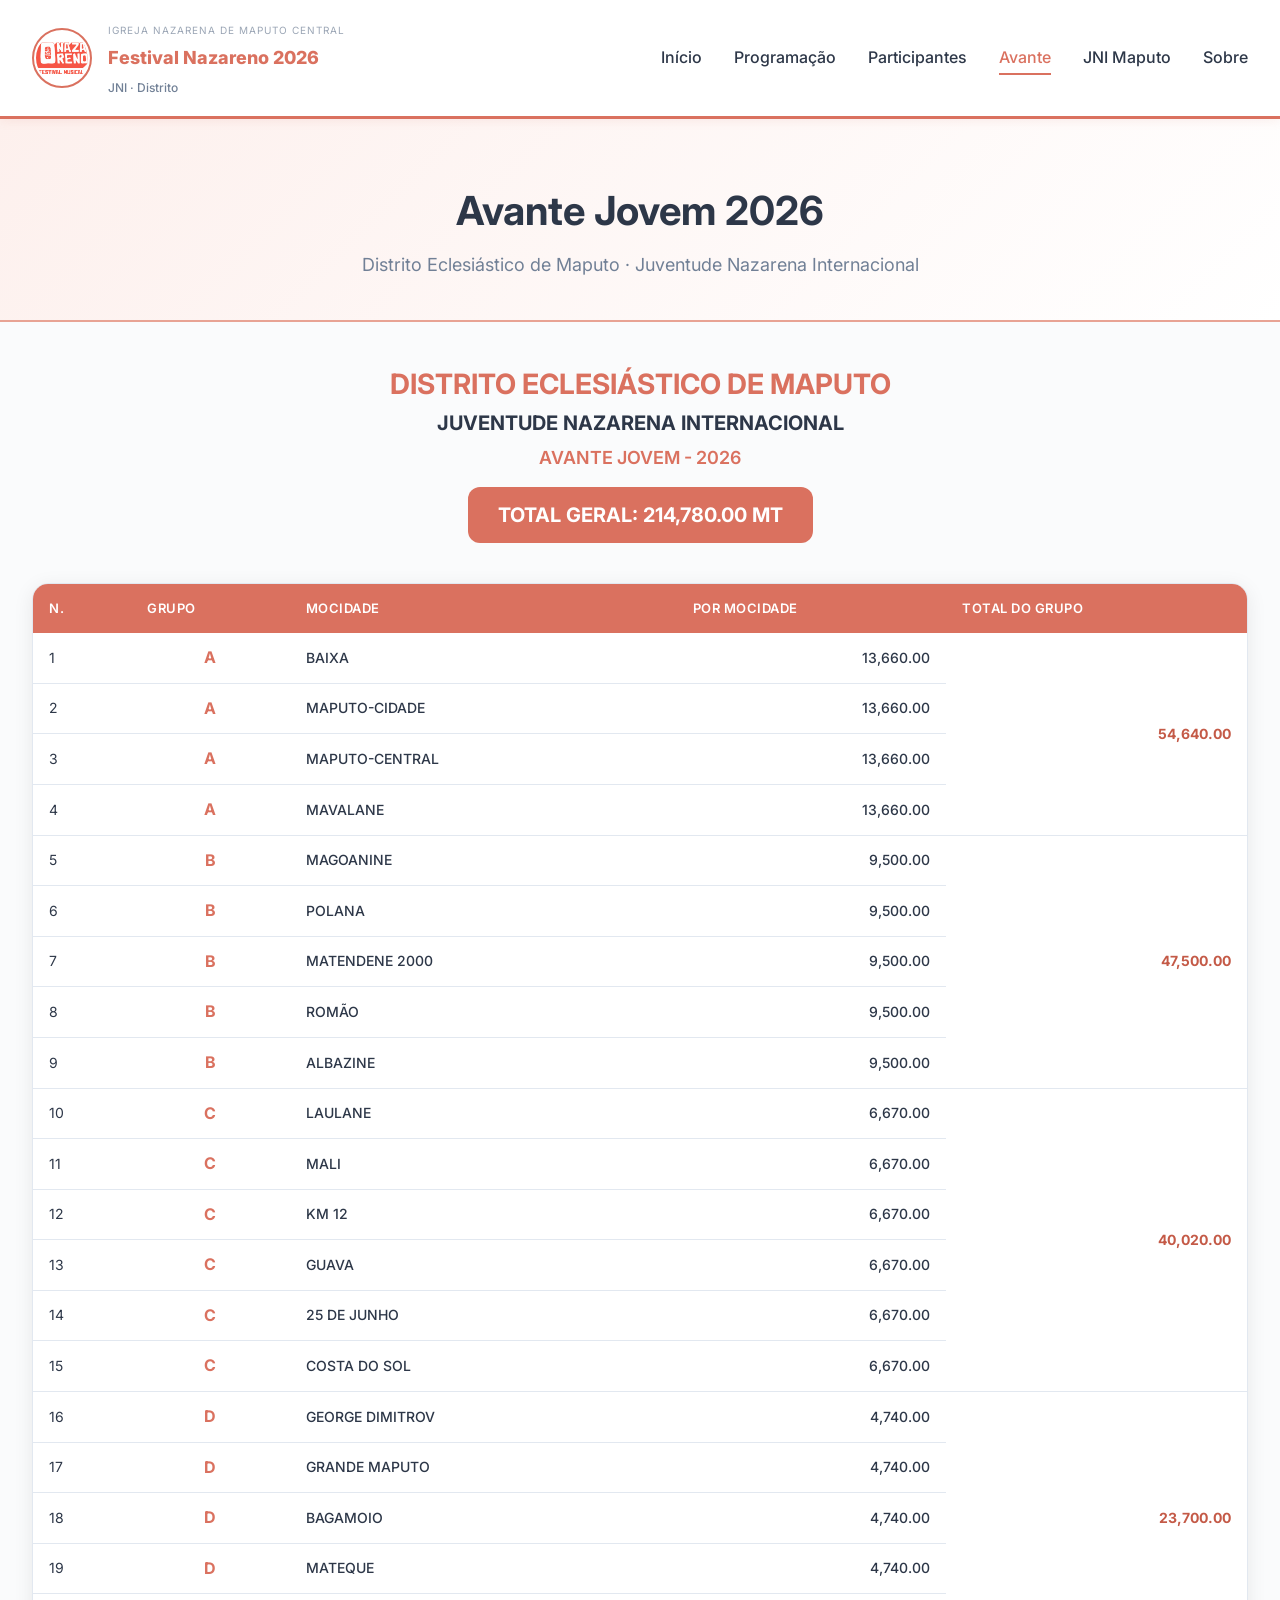
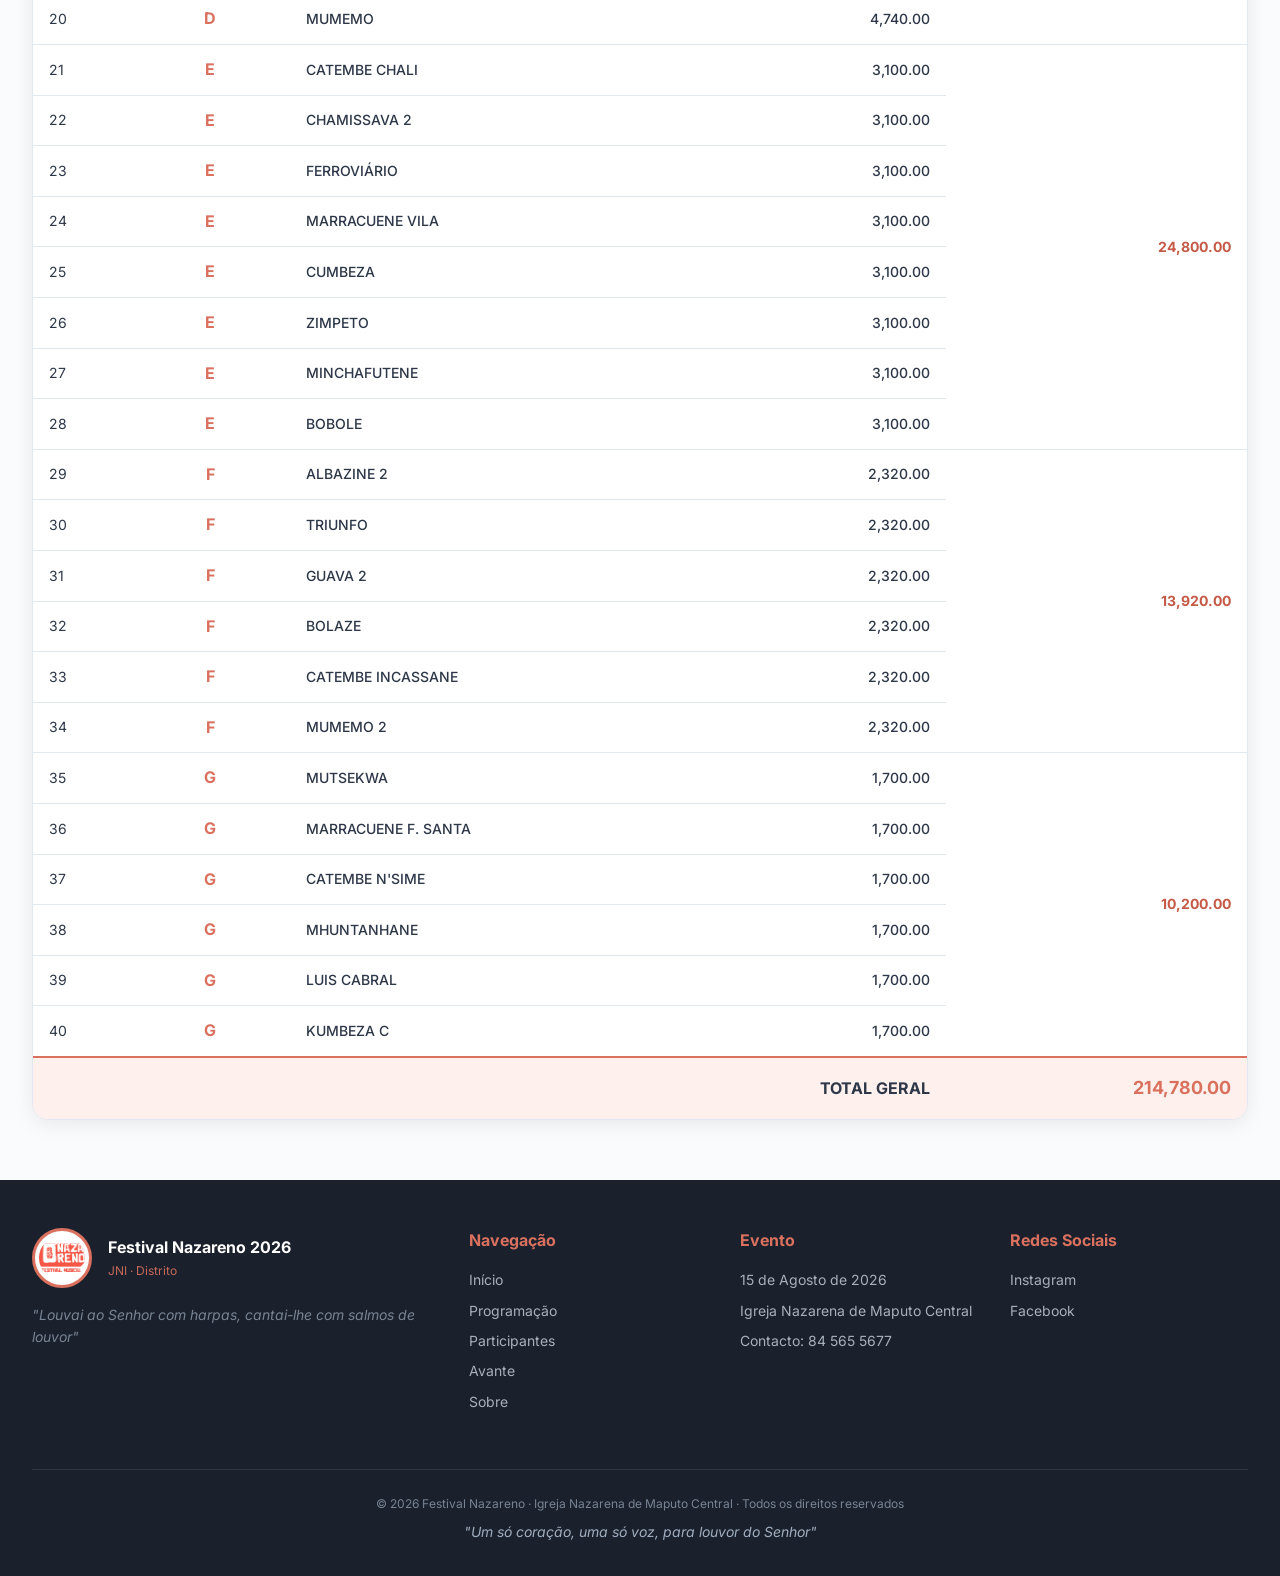
==== avante.html @ 4c0fb839 "Add files via upload" ====
<!DOCTYPE html>
<html lang="pt-MZ">
<head>
    <meta charset="UTF-8">
    <meta name="viewport" content="width=device-width, initial-scale=1.0">
    <title>Avante Jovem 2026 - Festival Nazareno</title>
    <link rel="stylesheet" href="style.css">
    <link href="https://fonts.googleapis.com/css2?family=Inter:wght@300;400;500;600;700;800;900&display=swap" rel="stylesheet">
    <style>
        .avante-page {
            padding: 40px 0 60px;
        }

        .page-header {
            background: linear-gradient(135deg, var(--primary-bg) 0%, #ffffff 100%);
            padding: 60px 0 40px;
            text-align: center;
            border-bottom: 2px solid var(--primary-light);
        }

        .page-header h1 {
            font-size: 40px;
            color: var(--text-dark);
        }

        .page-header p {
            color: var(--text-light);
            margin-top: 8px;
            font-size: 18px;
        }

        .avante-header {
            text-align: center;
            margin-bottom: 40px;
        }

        .avante-header h2 {
            font-size: 28px;
            color: var(--primary);
        }

        .avante-header h3 {
            font-size: 20px;
            color: var(--text-dark);
        }

        .avante-header .total-geral {
            display: inline-block;
            background: var(--primary);
            color: white;
            padding: 12px 30px;
            border-radius: 12px;
            font-size: 20px;
            font-weight: 700;
            margin-top: 15px;
        }

        .tabela-avante {
            width: 100%;
            overflow-x: auto;
            background: white;
            border-radius: 16px;
            box-shadow: var(--shadow);
            border: 1px solid #e2e8f0;
        }

        .tabela-avante table {
            width: 100%;
            border-collapse: collapse;
            font-size: 14px;
        }

        .tabela-avante thead {
            background: var(--primary);
            color: white;
        }

        .tabela-avante th {
            padding: 14px 16px;
            text-align: left;
            font-weight: 600;
            font-size: 13px;
            text-transform: uppercase;
            letter-spacing: 0.5px;
        }

        .tabela-avante td {
            padding: 12px 16px;
            border-bottom: 1px solid #e2e8f0;
            color: var(--text-dark);
        }

        .tabela-avante tbody tr:hover {
            background: var(--primary-bg);
        }

        .tabela-avante tbody tr:last-child td {
            border-bottom: none;
        }

        .tabela-avante .grupo-cell {
            font-weight: 700;
            color: var(--primary);
            text-align: center;
            font-size: 16px;
        }

        .tabela-avante .mocidade-cell {
            font-weight: 500;
        }

        .tabela-avante .valor-cell {
            text-align: right;
            font-weight: 500;
        }

        .tabela-avante .total-grupo {
            font-weight: 700;
            color: var(--primary-dark);
            text-align: right;
        }

        .tabela-avante .linha-total {
            background: var(--primary-bg);
            font-weight: 700;
        }

        .tabela-avante .linha-total td {
            padding: 16px;
            border-top: 2px solid var(--primary);
        }

        .tabela-avante .linha-total .total-label {
            font-size: 16px;
            color: var(--text-dark);
        }

        .tabela-avante .linha-total .total-valor {
            font-size: 18px;
            color: var(--primary);
            text-align: right;
        }

        .legenda-avante {
            margin-top: 20px;
            padding: 16px 20px;
            background: #f7fafc;
            border-radius: 12px;
            border: 1px solid #e2e8f0;
        }

        .legenda-avante p {
            margin: 4px 0;
            font-size: 13px;
            color: var(--text-light);
        }

        .legenda-avante strong {
            color: var(--text-dark);
        }

        @media (max-width: 768px) {
            .page-header h1 {
                font-size: 28px;
            }
            .tabela-avante {
                font-size: 12px;
            }
            .tabela-avante th,
            .tabela-avante td {
                padding: 8px 10px;
            }
            .avante-header .total-geral {
                font-size: 16px;
                padding: 10px 20px;
            }
        }
    </style>
</head>
<body>
    <header class="header">
        <div class="container">
            <div class="logo-area">
                <div class="emblema">
                    <img src="assets/images/logo.png" alt="Logo" class="logo-img" onerror="this.src='https://via.placeholder.com/80x80?text=JNI'">
                </div>
                <div class="titulo-logo">
                    <span class="pequeno">Igreja Nazarena de Maputo Central</span>
                    <h1>Festival Nazareno 2026</h1>
                    <span class="subtitulo">JNI · Distrito</span>
                </div>
            </div>
            <nav class="nav">
                <button class="mobile-menu-btn" id="mobileMenuBtn">☰</button>
                <ul class="nav-list" id="navList">
                    <li><a href="index.html">Início</a></li>
                    <li><a href="programacao.html">Programação</a></li>
                    <li><a href="participantes.html">Participantes</a></li>
                    <li><a href="avante.html" class="active">Avante</a></li>
                     <li><a href="jni.html" >JNI Maputo</a></li>
                    <li><a href="sobre.html">Sobre</a></li>
                </ul>
            </nav>
        </div>
    </header>

    <main>
        <section class="page-header">
            <div class="container">
                <h1>Avante Jovem 2026</h1>
                <p>Distrito Eclesiástico de Maputo · Juventude Nazarena Internacional</p>
            </div>
        </section>

        <section class="avante-page">
            <div class="container">
                <div class="avante-header">
                    <h2>DISTRITO ECLESIÁSTICO DE MAPUTO</h2>
                    <h3>JUVENTUDE NAZARENA INTERNACIONAL</h3>
                    <p style="font-size: 18px; color: var(--primary); font-weight: 600; margin-top: 5px;">AVANTE JOVEM - 2026</p>
                    <div class="total-geral">
                        TOTAL GERAL: 214,780.00 MT
                    </div>
                </div>

                <div class="tabela-avante">
                    <table>
                        <thead>
                            <tr>
                                <th>N.</th>
                                <th>Grupo</th>
                                <th>Mocidade</th>
                                <th>Por Mocidade</th>
                                <th>Total do Grupo</th>
                            </tr>
                        </thead>
                        <tbody>
                            <!-- Grupo A -->
                            <tr>
                                <td>1</td>
                                <td class="grupo-cell">A</td>
                                <td class="mocidade-cell">BAIXA</td>
                                <td class="valor-cell">13,660.00</td>
                                <td class="total-grupo" rowspan="4">54,640.00</td>
                            </tr>
                            <tr>
                                <td>2</td>
                                <td class="grupo-cell">A</td>
                                <td class="mocidade-cell">MAPUTO-CIDADE</td>
                                <td class="valor-cell">13,660.00</td>
                            </tr>
                            <tr>
                                <td>3</td>
                                <td class="grupo-cell">A</td>
                                <td class="mocidade-cell">MAPUTO-CENTRAL</td>
                                <td class="valor-cell">13,660.00</td>
                            </tr>
                            <tr>
                                <td>4</td>
                                <td class="grupo-cell">A</td>
                                <td class="mocidade-cell">MAVALANE</td>
                                <td class="valor-cell">13,660.00</td>
                            </tr>

                            <!-- Grupo B -->
                            <tr>
                                <td>5</td>
                                <td class="grupo-cell">B</td>
                                <td class="mocidade-cell">MAGOANINE</td>
                                <td class="valor-cell">9,500.00</td>
                                <td class="total-grupo" rowspan="5">47,500.00</td>
                            </tr>
                            <tr>
                                <td>6</td>
                                <td class="grupo-cell">B</td>
                                <td class="mocidade-cell">POLANA</td>
                                <td class="valor-cell">9,500.00</td>
                            </tr>
                            <tr>
                                <td>7</td>
                                <td class="grupo-cell">B</td>
                                <td class="mocidade-cell">MATENDENE 2000</td>
                                <td class="valor-cell">9,500.00</td>
                            </tr>
                            <tr>
                                <td>8</td>
                                <td class="grupo-cell">B</td>
                                <td class="mocidade-cell">ROMÃO</td>
                                <td class="valor-cell">9,500.00</td>
                            </tr>
                            <tr>
                                <td>9</td>
                                <td class="grupo-cell">B</td>
                                <td class="mocidade-cell">ALBAZINE</td>
                                <td class="valor-cell">9,500.00</td>
                            </tr>

                            <!-- Grupo C -->
                            <tr>
                                <td>10</td>
                                <td class="grupo-cell">C</td>
                                <td class="mocidade-cell">LAULANE</td>
                                <td class="valor-cell">6,670.00</td>
                                <td class="total-grupo" rowspan="6">40,020.00</td>
                            </tr>
                            <tr>
                                <td>11</td>
                                <td class="grupo-cell">C</td>
                                <td class="mocidade-cell">MALI</td>
                                <td class="valor-cell">6,670.00</td>
                            </tr>
                            <tr>
                                <td>12</td>
                                <td class="grupo-cell">C</td>
                                <td class="mocidade-cell">KM 12</td>
                                <td class="valor-cell">6,670.00</td>
                            </tr>
                            <tr>
                                <td>13</td>
                                <td class="grupo-cell">C</td>
                                <td class="mocidade-cell">GUAVA</td>
                                <td class="valor-cell">6,670.00</td>
                            </tr>
                            <tr>
                                <td>14</td>
                                <td class="grupo-cell">C</td>
                                <td class="mocidade-cell">25 DE JUNHO</td>
                                <td class="valor-cell">6,670.00</td>
                            </tr>
                            <tr>
                                <td>15</td>
                                <td class="grupo-cell">C</td>
                                <td class="mocidade-cell">COSTA DO SOL</td>
                                <td class="valor-cell">6,670.00</td>
                            </tr>

                            <!-- Grupo D -->
                            <tr>
                                <td>16</td>
                                <td class="grupo-cell">D</td>
                                <td class="mocidade-cell">GEORGE DIMITROV</td>
                                <td class="valor-cell">4,740.00</td>
                                <td class="total-grupo" rowspan="5">23,700.00</td>
                            </tr>
                            <tr>
                                <td>17</td>
                                <td class="grupo-cell">D</td>
                                <td class="mocidade-cell">GRANDE MAPUTO</td>
                                <td class="valor-cell">4,740.00</td>
                            </tr>
                            <tr>
                                <td>18</td>
                                <td class="grupo-cell">D</td>
                                <td class="mocidade-cell">BAGAMOIO</td>
                                <td class="valor-cell">4,740.00</td>
                            </tr>
                            <tr>
                                <td>19</td>
                                <td class="grupo-cell">D</td>
                                <td class="mocidade-cell">MATEQUE</td>
                                <td class="valor-cell">4,740.00</td>
                            </tr>
                            <tr>
                                <td>20</td>
                                <td class="grupo-cell">D</td>
                                <td class="mocidade-cell">MUMEMO</td>
                                <td class="valor-cell">4,740.00</td>
                            </tr>

                            <!-- Grupo E -->
                            <tr>
                                <td>21</td>
                                <td class="grupo-cell">E</td>
                                <td class="mocidade-cell">CATEMBE CHALI</td>
                                <td class="valor-cell">3,100.00</td>
                                <td class="total-grupo" rowspan="8">24,800.00</td>
                            </tr>
                            <tr>
                                <td>22</td>
                                <td class="grupo-cell">E</td>
                                <td class="mocidade-cell">CHAMISSAVA 2</td>
                                <td class="valor-cell">3,100.00</td>
                            </tr>
                            <tr>
                                <td>23</td>
                                <td class="grupo-cell">E</td>
                                <td class="mocidade-cell">FERROVIÁRIO</td>
                                <td class="valor-cell">3,100.00</td>
                            </tr>
                            <tr>
                                <td>24</td>
                                <td class="grupo-cell">E</td>
                                <td class="mocidade-cell">MARRACUENE VILA</td>
                                <td class="valor-cell">3,100.00</td>
                            </tr>
                            <tr>
                                <td>25</td>
                                <td class="grupo-cell">E</td>
                                <td class="mocidade-cell">CUMBEZA</td>
                                <td class="valor-cell">3,100.00</td>
                            </tr>
                            <tr>
                                <td>26</td>
                                <td class="grupo-cell">E</td>
                                <td class="mocidade-cell">ZIMPETO</td>
                                <td class="valor-cell">3,100.00</td>
                            </tr>
                            <tr>
                                <td>27</td>
                                <td class="grupo-cell">E</td>
                                <td class="mocidade-cell">MINCHAFUTENE</td>
                                <td class="valor-cell">3,100.00</td>
                            </tr>
                            <tr>
                                <td>28</td>
                                <td class="grupo-cell">E</td>
                                <td class="mocidade-cell">BOBOLE</td>
                                <td class="valor-cell">3,100.00</td>
                            </tr>

                            <!-- Grupo F -->
                            <tr>
                                <td>29</td>
                                <td class="grupo-cell">F</td>
                                <td class="mocidade-cell">ALBAZINE 2</td>
                                <td class="valor-cell">2,320.00</td>
                                <td class="total-grupo" rowspan="6">13,920.00</td>
                            </tr>
                            <tr>
                                <td>30</td>
                                <td class="grupo-cell">F</td>
                                <td class="mocidade-cell">TRIUNFO</td>
                                <td class="valor-cell">2,320.00</td>
                            </tr>
                            <tr>
                                <td>31</td>
                                <td class="grupo-cell">F</td>
                                <td class="mocidade-cell">GUAVA 2</td>
                                <td class="valor-cell">2,320.00</td>
                            </tr>
                            <tr>
                                <td>32</td>
                                <td class="grupo-cell">F</td>
                                <td class="mocidade-cell">BOLAZE</td>
                                <td class="valor-cell">2,320.00</td>
                            </tr>
                            <tr>
                                <td>33</td>
                                <td class="grupo-cell">F</td>
                                <td class="mocidade-cell">CATEMBE INCASSANE</td>
                                <td class="valor-cell">2,320.00</td>
                            </tr>
                            <tr>
                                <td>34</td>
                                <td class="grupo-cell">F</td>
                                <td class="mocidade-cell">MUMEMO 2</td>
                                <td class="valor-cell">2,320.00</td>
                            </tr>

                            <!-- Grupo G -->
                            <tr>
                                <td>35</td>
                                <td class="grupo-cell">G</td>
                                <td class="mocidade-cell">MUTSEKWA</td>
                                <td class="valor-cell">1,700.00</td>
                                <td class="total-grupo" rowspan="6">10,200.00</td>
                            </tr>
                            <tr>
                                <td>36</td>
                                <td class="grupo-cell">G</td>
                                <td class="mocidade-cell">MARRACUENE F. SANTA</td>
                                <td class="valor-cell">1,700.00</td>
                            </tr>
                            <tr>
                                <td>37</td>
                                <td class="grupo-cell">G</td>
                                <td class="mocidade-cell">CATEMBE N'SIME</td>
                                <td class="valor-cell">1,700.00</td>
                            </tr>
                            <tr>
                                <td>38</td>
                                <td class="grupo-cell">G</td>
                                <td class="mocidade-cell">MHUNTANHANE</td>
                                <td class="valor-cell">1,700.00</td>
                            </tr>
                            <tr>
                                <td>39</td>
                                <td class="grupo-cell">G</td>
                                <td class="mocidade-cell">LUIS CABRAL</td>
                                <td class="valor-cell">1,700.00</td>
                            </tr>
                            <tr>
                                <td>40</td>
                                <td class="grupo-cell">G</td>
                                <td class="mocidade-cell">KUMBEZA C</td>
                                <td class="valor-cell">1,700.00</td>
                            </tr>

                            <!-- TOTAL GERAL -->
                            <tr class="linha-total">
                                <td colspan="4" style="text-align: right; font-size: 16px;">
                                    <span class="total-label">TOTAL GERAL</span>
                                </td>
                                <td class="total-valor">214,780.00</td>
                            </tr>
                        </tbody>
                    </table>
                </div>

                
            </div>
        </section>
    </main>

    <footer class="footer">
        <div class="container">
            <div class="footer-content">
                <div class="footer-info">
                    <div class="footer-logo">
                        <img src="assets/images/logo.png" alt="Logo" class="logo-footer" onerror="this.src='https://via.placeholder.com/50x50?text=JNI'">
                        <div>
                            <h3>Festival Nazareno 2026</h3>
                            <p>JNI · Distrito</p>
                        </div>
                    </div>
                    <p class="footer-desc">"Louvai ao Senhor com harpas, cantai-lhe com salmos de louvor"</p>
                </div>
                <div class="footer-links">
                    <div>
                        <h4>Navegação</h4>
                        <ul>
                            <li><a href="index.html">Início</a></li>
                            <li><a href="programacao.html">Programação</a></li>
                            <li><a href="participantes.html">Participantes</a></li>
                            <li><a href="avante.html">Avante</a></li>
                            <li><a href="sobre.html">Sobre</a></li>
                        </ul>
                    </div>
                    <div>
                        <h4>Evento</h4>
                        <ul>
                            <li>15 de Agosto de 2026</li>
                            <li>Igreja Nazarena de Maputo Central</li>
                            <li>Contacto: 84 565 5677</li>
                        </ul>
                    </div>
                    <div>
                        <h4>Redes Sociais</h4>
                        <ul>
                            <li><a href="#">Instagram</a></li>
                            <li><a href="#">Facebook</a></li>
                           
                        </ul>
                    </div>
                </div>
            </div>
            <div class="footer-bottom">
                <p>© 2026 Festival Nazareno · Igreja Nazarena de Maputo Central · Todos os direitos reservados</p>
                <p class="lema-footer">"Um só coração, uma só voz, para louvor do Senhor"</p>
            </div>
        </div>
    </footer>

    <script>
        var mobileMenuBtn = document.getElementById('mobileMenuBtn');
        var navList = document.getElementById('navList');

        if (mobileMenuBtn) {
            mobileMenuBtn.addEventListener('click', function() {
                navList.classList.toggle('active');
            });
        }

        var navLinks = document.querySelectorAll('.nav-list a');
        for (var i = 0; i < navLinks.length; i++) {
            navLinks[i].addEventListener('click', function() {
                navList.classList.remove('active');
            });
        }
    </script>
</body>
</html>
---- style.css ----
/* ============================================
   FESTIVAL NAZARENO 2026 - CSS COMPLETO
   ============================================ */

* {
    margin: 0;
    padding: 0;
    box-sizing: border-box;
}

:root {
    --primary: #da715f;
    --primary-dark: #c45a47;
    --primary-light: #e8a394;
    --primary-bg: #fdf0ed;
    --text-dark: #2d3748;
    --text-light: #718096;
    --white: #ffffff;
    --gray-bg: #f7fafc;
    --shadow: 0 4px 20px rgba(0,0,0,0.08);
}

body {
    font-family: 'Inter', -apple-system, BlinkMacSystemFont, 'Segoe UI', sans-serif;
    line-height: 1.6;
    color: var(--text-dark);
    background-color: #fafbfc;
}

.container {
    max-width: 1280px;
    margin: 0 auto;
    padding: 0 32px;
}

/* ============================================
   HEADER
   ============================================ */
.header {
    background: var(--white);
    padding: 16px 0;
    position: sticky;
    top: 0;
    z-index: 1000;
    border-bottom: 3px solid var(--primary);
    box-shadow: 0 2px 10px rgba(218, 113, 95, 0.1);
}

.header .container {
    display: flex;
    justify-content: space-between;
    align-items: center;
    flex-wrap: wrap;
}

.logo-area {
    display: flex;
    align-items: center;
    gap: 16px;
}

.logo-img {
    width: 60px;
    height: 60px;
    object-fit: contain;
    display: block;
    border-radius: 50%;
    border: 2px solid var(--primary);
    background: var(--white);
    padding: 2px;
}

.titulo-logo .pequeno {
    font-size: 10px;
    opacity: 0.7;
    color: var(--text-light);
    text-transform: uppercase;
    letter-spacing: 1px;
}

.titulo-logo h1 {
    font-size: 18px;
    font-weight: 800;
    margin: 2px 0;
    color: var(--primary);
}

.titulo-logo .subtitulo {
    font-size: 12px;
    color: var(--text-light);
    font-weight: 500;
}

.nav-list {
    display: flex;
    list-style: none;
    gap: 32px;
}

.nav-list a {
    color: var(--text-dark);
    text-decoration: none;
    font-weight: 500;
    transition: all 0.3s;
    padding: 8px 0;
    position: relative;
}

.nav-list a::after {
    content: '';
    position: absolute;
    bottom: 0;
    left: 0;
    width: 0;
    height: 2px;
    background: var(--primary);
    transition: width 0.3s;
}

.nav-list a:hover::after,
.nav-list a.active::after {
    width: 100%;
}

.nav-list a:hover,
.nav-list a.active {
    color: var(--primary);
}

.mobile-menu-btn {
    display: none;
    background: none;
    border: none;
    color: var(--text-dark);
    font-size: 24px;
    cursor: pointer;
}

/* ============================================
   HERO
   ============================================ */
.hero {
    background: linear-gradient(135deg, var(--primary-bg) 0%, #ffffff 100%);
    padding: 80px 0 60px;
    border-bottom: 2px solid var(--primary-light);
}

.hero-content {
    display: grid;
    grid-template-columns: 1fr auto;
    gap: 48px;
    align-items: center;
}

.hero-tag {
    display: inline-block;
    background: var(--primary);
    color: var(--white);
    padding: 4px 16px;
    border-radius: 20px;
    font-size: 12px;
    font-weight: 600;
    margin-bottom: 24px;
}

.hero-texto h2 {
    font-size: 52px;
    font-weight: 900;
    color: var(--primary);
    margin-bottom: 4px;
}

.hero-texto h3 {
    font-size: 32px;
    font-weight: 700;
    color: var(--text-dark);
    margin-bottom: 16px;
}

.hero-texto .lema {
    font-size: 18px;
    font-style: italic;
    padding: 16px 20px;
    background: rgba(218, 113, 95, 0.08);
    border-left: 4px solid var(--primary);
    margin-bottom: 24px;
    color: var(--text-dark);
    border-radius: 0 8px 8px 0;
}

.hero-info {
    display: flex;
    gap: 24px;
    margin-bottom: 28px;
    flex-wrap: wrap;
}

.info-item {
    display: flex;
    align-items: center;
    gap: 8px;
    color: var(--text-dark);
    font-size: 14px;
}

.hero-botoes {
    display: flex;
    gap: 16px;
    flex-wrap: wrap;
}

.btn {
    display: inline-block;
    padding: 12px 32px;
    text-decoration: none;
    border-radius: 8px;
    font-weight: 600;
    transition: all 0.3s;
}

.btn-primary {
    background: var(--primary);
    color: var(--white);
}

.btn-primary:hover {
    background: var(--primary-dark);
    transform: translateY(-2px);
    box-shadow: 0 8px 25px rgba(218, 113, 95, 0.3);
}

.btn-secondary {
    background: transparent;
    color: var(--primary);
    border: 2px solid var(--primary);
}

.btn-secondary:hover {
    background: var(--primary);
    color: var(--white);
    transform: translateY(-2px);
}

/* ============================================
   SECTION HEADER
   ============================================ */
.section-header {
    text-align: center;
    margin-bottom: 48px;
}

.section-tag {
    display: inline-block;
    background: var(--primary);
    color: var(--white);
    padding: 4px 16px;
    border-radius: 20px;
    font-size: 12px;
    font-weight: 600;
    margin-bottom: 12px;
}

.section-header h2 {
    font-size: 36px;
    color: var(--text-dark);
}

.section-header p {
    color: var(--text-light);
    margin-top: 8px;
}

/* ============================================
   CONTEXTUALIZAÇÃO
   ============================================ */
.contexto {
    padding: 80px 0;
    background: var(--white);
}

.contexto-grid {
    display: grid;
    grid-template-columns: 1fr 1fr;
    gap: 48px;
    align-items: center;
}

.contexto-texto h2 {
    font-size: 32px;
    color: var(--text-dark);
    margin-bottom: 20px;
}

.contexto-texto p {
    color: var(--text-light);
    line-height: 1.8;
    margin-bottom: 16px;
}

.contexto-texto blockquote {
    font-size: 20px;
    font-style: italic;
    color: var(--primary);
    padding: 20px 24px;
    border-left: 4px solid var(--primary);
    background: var(--primary-bg);
    margin: 24px 0;
    border-radius: 0 8px 8px 0;
}

.card-destaque-contexto {
    background: var(--primary-bg);
    border-radius: 16px;
    padding: 24px;
    text-align: center;
    border: 1px solid rgba(218, 113, 95, 0.2);
    transition: all 0.3s;
}

.card-destaque-contexto:hover {
    transform: translateY(-4px);
    box-shadow: var(--shadow);
    border-color: var(--primary);
}

.numero-destaque {
    font-size: 48px;
    font-weight: 900;
    color: var(--primary);
    display: block;
    line-height: 1;
}

.card-destaque-contexto p {
    color: var(--text-light);
    font-size: 14px;
    margin-top: 8px;
}

/* ============================================
   CARROSSEL - CORRIGIDO
   ============================================ */
.carrossel-section {
    padding: 60px 0;
    background: var(--white);
}

.carrossel-container {
    position: relative;
    max-width: 900px;
    margin: 0 auto;
    border-radius: 16px;
    overflow: hidden;
    box-shadow: var(--shadow);
    background: #1a202c;
}

.carrossel-wrapper {
    overflow: hidden;
    position: relative;
}

.carrossel-track {
    display: flex;
    transition: transform 0.5s ease;
}

.carrossel-slide {
    min-width: 100%;
    position: relative;
    aspect-ratio: 16/9;
    background: #1a202c;
}

.carrossel-img {
    width: 100%;
    height: 100%;
    object-fit: cover;
    display: block;
}

.carrossel-legenda {
    position: absolute;
    bottom: 0;
    left: 0;
    right: 0;
    padding: 20px;
    background: linear-gradient(transparent, rgba(0,0,0,0.75));
    color: var(--white);
    font-size: 16px;
    font-weight: 600;
    text-align: center;
    letter-spacing: 0.5px;
}

.carrossel-btn {
    position: absolute;
    top: 50%;
    transform: translateY(-50%);
    background: rgba(0,0,0,0.5);
    color: var(--white);
    border: none;
    width: 44px;
    height: 44px;
    border-radius: 50%;
    font-size: 20px;
    cursor: pointer;
    transition: all 0.3s;
    z-index: 10;
    display: flex;
    align-items: center;
    justify-content: center;
}

.carrossel-btn:hover {
    background: var(--primary);
    transform: translateY(-50%) scale(1.05);
}

.carrossel-btn.prev { left: 12px; }
.carrossel-btn.next { right: 12px; }

.carrossel-indicadores {
    display: flex;
    justify-content: center;
    gap: 10px;
    margin-top: 16px;
}

.indicador {
    width: 12px;
    height: 12px;
    border-radius: 50%;
    background: #cbd5e0;
    cursor: pointer;
    transition: all 0.3s;
    border: none;
}

.indicador.active {
    background: var(--primary);
    width: 32px;
    border-radius: 6px;
}

@media (max-width: 768px) {
    .carrossel-slide {
        aspect-ratio: 4/3;
    }
    .carrossel-legenda {
        font-size: 13px;
        padding: 12px;
    }
    .carrossel-btn {
        width: 32px;
        height: 32px;
        font-size: 14px;
    }
}

@media (max-width: 480px) {
    .carrossel-slide {
        aspect-ratio: 3/4;
    }
    .carrossel-legenda {
        font-size: 11px;
        padding: 10px;
    }
}

/* ============================================
   DESTAQUES - GRID HORIZONTAL (sem scroll)
   ============================================ */
.destaques-horizontal {
    padding: 60px 0;
    background: var(--gray-bg);
}

.destaques-grid {
    display: grid;
    grid-template-columns: repeat(5, 1fr);
    gap: 20px;
    margin-top: 20px;
}

.destaque-card {
    background: var(--white);
    padding: 24px 20px;
    border-radius: 16px;
    text-align: center;
    border: 1px solid #e2e8f0;
    transition: all 0.4s ease;
}

.destaque-card:hover {
    transform: translateY(-5px);
    box-shadow: 0 12px 35px rgba(0,0,0,0.1);
    border-color: var(--primary);
}

.destaque-card.destaque-especial {
    border: 2px solid var(--primary);
    background: var(--primary-bg);
}

.destaque-icone {
    font-size: 32px;
    display: block;
    margin-bottom: 10px;
}

.destaque-tag {
    display: inline-block;
    background: var(--primary);
    color: var(--white);
    padding: 2px 12px;
    border-radius: 12px;
    font-size: 10px;
    font-weight: 600;
    margin-bottom: 10px;
}

.destaque-card h4 {
    font-size: 15px;
    color: var(--text-dark);
    margin-bottom: 4px;
}

.destaque-card p {
    font-size: 12px;
    color: var(--text-light);
    margin-bottom: 6px;
}

.destaque-card time {
    font-size: 12px;
    font-weight: 600;
    color: var(--primary);
}

.destaque-destaque {
    display: inline-block;
    background: #d4a537;
    color: var(--white);
    padding: 2px 12px;
    border-radius: 12px;
    font-size: 10px;
    font-weight: 700;
    margin-top: 8px;
}

@media (max-width: 1024px) {
    .destaques-grid {
        grid-template-columns: repeat(3, 1fr);
    }
}

@media (max-width: 768px) {
    .destaques-grid {
        grid-template-columns: repeat(2, 1fr);
        gap: 15px;
    }
}

@media (max-width: 480px) {
    .destaques-grid {
        grid-template-columns: 1fr;
    }
}

/* ============================================
   PROGRAMAÇÃO
   ============================================ */
.programa-resumo {
    padding: 60px 0;
    background: var(--gray-bg);
}

.programa-grid {
    display: grid;
    grid-template-columns: repeat(auto-fit, minmax(320px, 1fr));
    gap: 20px;
}

.programa-card {
    display: flex;
    background: var(--white);
    border-radius: 12px;
    overflow: hidden;
    box-shadow: 0 2px 8px rgba(0,0,0,0.04);
    border-left: 4px solid var(--primary-light);
    transition: all 0.3s;
}

.programa-card:hover {
    transform: translateY(-3px);
    box-shadow: var(--shadow);
}

.programa-card.destaque {
    border-left-color: var(--primary);
    background: var(--primary-bg);
}

.programa-hora {
    min-width: 100px;
    padding: 16px;
    font-weight: 700;
    color: var(--primary);
    font-size: 14px;
    display: flex;
    align-items: center;
    justify-content: center;
    background: rgba(218, 113, 95, 0.05);
}

.programa-info {
    padding: 16px 16px 16px 0;
    flex: 1;
}

.programa-tipo {
    display: inline-block;
    padding: 2px 10px;
    border-radius: 4px;
    font-size: 10px;
    font-weight: 600;
    margin-bottom: 6px;
}

.programa-tipo.abertura { background: var(--primary); color: var(--white); }
.programa-tipo.louvor { background: #48bb78; color: var(--white); }
.programa-tipo.pregaçao { background: #d4a537; color: var(--white); }
.programa-tipo.intervalo { background: #cbd5e0; color: var(--text-dark); }
.programa-tipo.encerramento { background: #9b59b6; color: var(--white); }

.programa-info h4 {
    font-size: 16px;
    margin-bottom: 4px;
    color: var(--text-dark);
}

.programa-info p {
    font-size: 13px;
    color: var(--text-light);
    margin: 0;
}

/* ============================================
   RESULTADOS ESPERADOS
   ============================================ */
.resultados {
    padding: 80px 0;
    background: var(--gray-bg);
}

.resultados .section-header h2 {
    font-size: 36px;
    color: var(--text-dark);
}

.resultados .section-header p {
    color: var(--text-light);
    margin-top: 8px;
}

.resultados-grid {
    display: grid;
    grid-template-columns: repeat(auto-fit, minmax(300px, 1fr));
    gap: 25px;
    margin-top: 20px;
}

.resultado-card {
    background: var(--white);
    padding: 30px 24px;
    border-radius: 16px;
    text-align: center;
    box-shadow: 0 4px 12px rgba(0,0,0,0.05);
    border: 1px solid #e2e8f0;
    transition: all 0.3s ease;
}

.resultado-card:hover {
    transform: translateY(-5px);
    box-shadow: 0 10px 30px rgba(0,0,0,0.1);
    border-color: var(--primary);
}

.resultado-numero {
    font-size: 40px;
    font-weight: 800;
    color: var(--primary);
    background: var(--primary-bg);
    width: 70px;
    height: 70px;
    line-height: 70px;
    border-radius: 50%;
    margin: 0 auto 16px auto;
    text-align: center;
    display: block;
}

.resultado-card h3 {
    font-size: 15px;
    color: var(--text-dark);
    line-height: 1.5;
    margin: 0;
    font-weight: 500;
}

@media (max-width: 768px) {
    .resultados-grid {
        grid-template-columns: 1fr;
    }
}

/* ============================================
   PARTICIPANTES
   ============================================ */
.participantes-section {
    padding: 60px 0;
    background: var(--white);
}

.grupos-grid {
    display: grid;
    grid-template-columns: repeat(4, 1fr);
    gap: 24px;
}

.grupo-card {
    background: var(--white);
    border-radius: 16px;
    padding: 30px 20px;
    text-align: center;
    border: 2px solid var(--primary-light);
    transition: all 0.3s;
}

.grupo-card:hover {
    transform: translateY(-5px);
    box-shadow: var(--shadow);
    border-color: var(--primary);
}

.grupo-letra {
    font-size: 48px;
    font-weight: 900;
    color: var(--primary);
    display: block;
}

.grupo-card h3 {
    font-size: 20px;
    margin: 8px 0 4px;
    color: var(--text-dark);
}

.grupo-card p {
    color: var(--text-light);
    font-size: 14px;
}

.integrantes {
    margin-top: 12px;
}

.integrante {
    display: inline-block;
    background: var(--primary-bg);
    color: var(--primary);
    padding: 4px 12px;
    border-radius: 12px;
    font-size: 12px;
    font-weight: 600;
}

/* ============================================
   FOOTER - CORRIGIDO (Logo Visível)
   ============================================ */
.footer {
    background: #1a202c;
    color: #e2e8f0;
    padding: 48px 0 24px;
}

.footer-content {
    display: grid;
    grid-template-columns: 1fr 2fr;
    gap: 48px;
    margin-bottom: 48px;
}

.footer-logo {
    display: flex;
    align-items: center;
    gap: 16px;
    margin-bottom: 16px;
}

.logo-footer {
    width: 60px;
    height: 60px;
    object-fit: contain;
    display: block;
    border-radius: 50%;
    border: 3px solid var(--primary);
    background: var(--white);
    padding: 4px;
}

.footer-logo h3 {
    font-size: 16px;
    color: var(--white);
}

.footer-logo p {
    font-size: 12px;
    color: var(--primary);
    opacity: 0.9;
}

.footer-desc {
    font-size: 14px;
    opacity: 0.7;
    line-height: 1.6;
    font-style: italic;
    color: #a0aec0;
}

.footer-links {
    display: grid;
    grid-template-columns: repeat(3, 1fr);
    gap: 32px;
}

.footer-links h4 {
    margin-bottom: 16px;
    color: var(--primary);
    font-size: 16px;
}

.footer-links ul {
    list-style: none;
}

.footer-links li {
    margin-bottom: 8px;
    font-size: 14px;
    opacity: 0.8;
    color: #cbd5e0;
}

.footer-links a {
    color: #cbd5e0;
    text-decoration: none;
    transition: color 0.3s;
}

.footer-links a:hover {
    color: var(--primary);
}

.footer-bottom {
    text-align: center;
    padding-top: 24px;
    border-top: 1px solid rgba(255,255,255,0.1);
}

.footer-bottom p {
    font-size: 12px;
    opacity: 0.7;
    margin-bottom: 8px;
    color: #a0aec0;
}

.lema-footer {
    color: var(--primary);
    font-style: italic;
    font-size: 14px !important;
    opacity: 1 !important;
}

/* ============================================
   ANIMAÇÕES DE SCROLL
   ============================================ */
.fade-up {
    opacity: 0;
    transform: translateY(40px);
    transition: all 0.8s ease-out;
}

.fade-up.visible {
    opacity: 1;
    transform: translateY(0);
}

.fade-left {
    opacity: 0;
    transform: translateX(-40px);
    transition: all 0.8s ease-out;
}

.fade-left.visible {
    opacity: 1;
    transform: translateX(0);
}

.fade-right {
    opacity: 0;
    transform: translateX(40px);
    transition: all 0.8s ease-out;
}

.fade-right.visible {
    opacity: 1;
    transform: translateX(0);
}

.delay-1 { transition-delay: 0.1s; }
.delay-2 { transition-delay: 0.2s; }
.delay-3 { transition-delay: 0.3s; }
.delay-4 { transition-delay: 0.4s; }
.delay-5 { transition-delay: 0.5s; }
.delay-6 { transition-delay: 0.6s; }
.delay-7 { transition-delay: 0.7s; }

/* ============================================
   RESPONSIVO
   ============================================ */
@media (max-width: 1024px) {
    .grupos-grid {
        grid-template-columns: repeat(2, 1fr);
    }
}

@media (max-width: 768px) {
    .container {
        padding: 0 20px;
    }
    
    .mobile-menu-btn {
        display: block;
    }
    
    .nav-list {
        display: none;
        position: absolute;
        top: 100%;
        left: 0;
        right: 0;
        background: var(--white);
        flex-direction: column;
        padding: 20px;
        gap: 16px;
        text-align: center;
        box-shadow: 0 10px 20px rgba(0,0,0,0.1);
    }
    
    .nav-list.active {
        display: flex;
    }
    
    .hero-content {
        grid-template-columns: 1fr;
    }
    
    .hero-texto h2 {
        font-size: 32px;
    }
    
    .hero-texto h3 {
        font-size: 24px;
    }
    
    .contexto-grid {
        grid-template-columns: 1fr;
        gap: 32px;
    }
    
    .contexto-imagem {
        display: grid;
        grid-template-columns: 1fr 1fr;
        gap: 12px;
    }
    
    .footer-content {
        grid-template-columns: 1fr;
        gap: 32px;
    }
    
    .footer-links {
        grid-template-columns: 1fr;
        gap: 24px;
    }
    
    .programa-grid {
        grid-template-columns: 1fr;
    }
    
    .programa-card {
        flex-direction: column;
    }
    
    .programa-hora {
        min-width: auto;
        padding: 10px 16px;
        justify-content: flex-start;
    }
    
    .programa-info {
        padding: 0 16px 16px;
    }
    
    .grupos-grid {
        grid-template-columns: 1fr;
    }
    
    .carrossel-img {
        height: 250px;
    }
    
    .carrossel-btn {
        width: 32px;
        height: 32px;
        font-size: 14px;
    }
}

@media (max-width: 480px) {
    .hero-texto h2 {
        font-size: 26px;
    }
    
    .hero-texto h3 {
        font-size: 20px;
    }
    
    .section-header h2 {
        font-size: 28px;
    }
    
    .contexto-texto h2 {
        font-size: 24px;
    }
    
    .contexto-imagem {
        grid-template-columns: 1fr;
    }
}
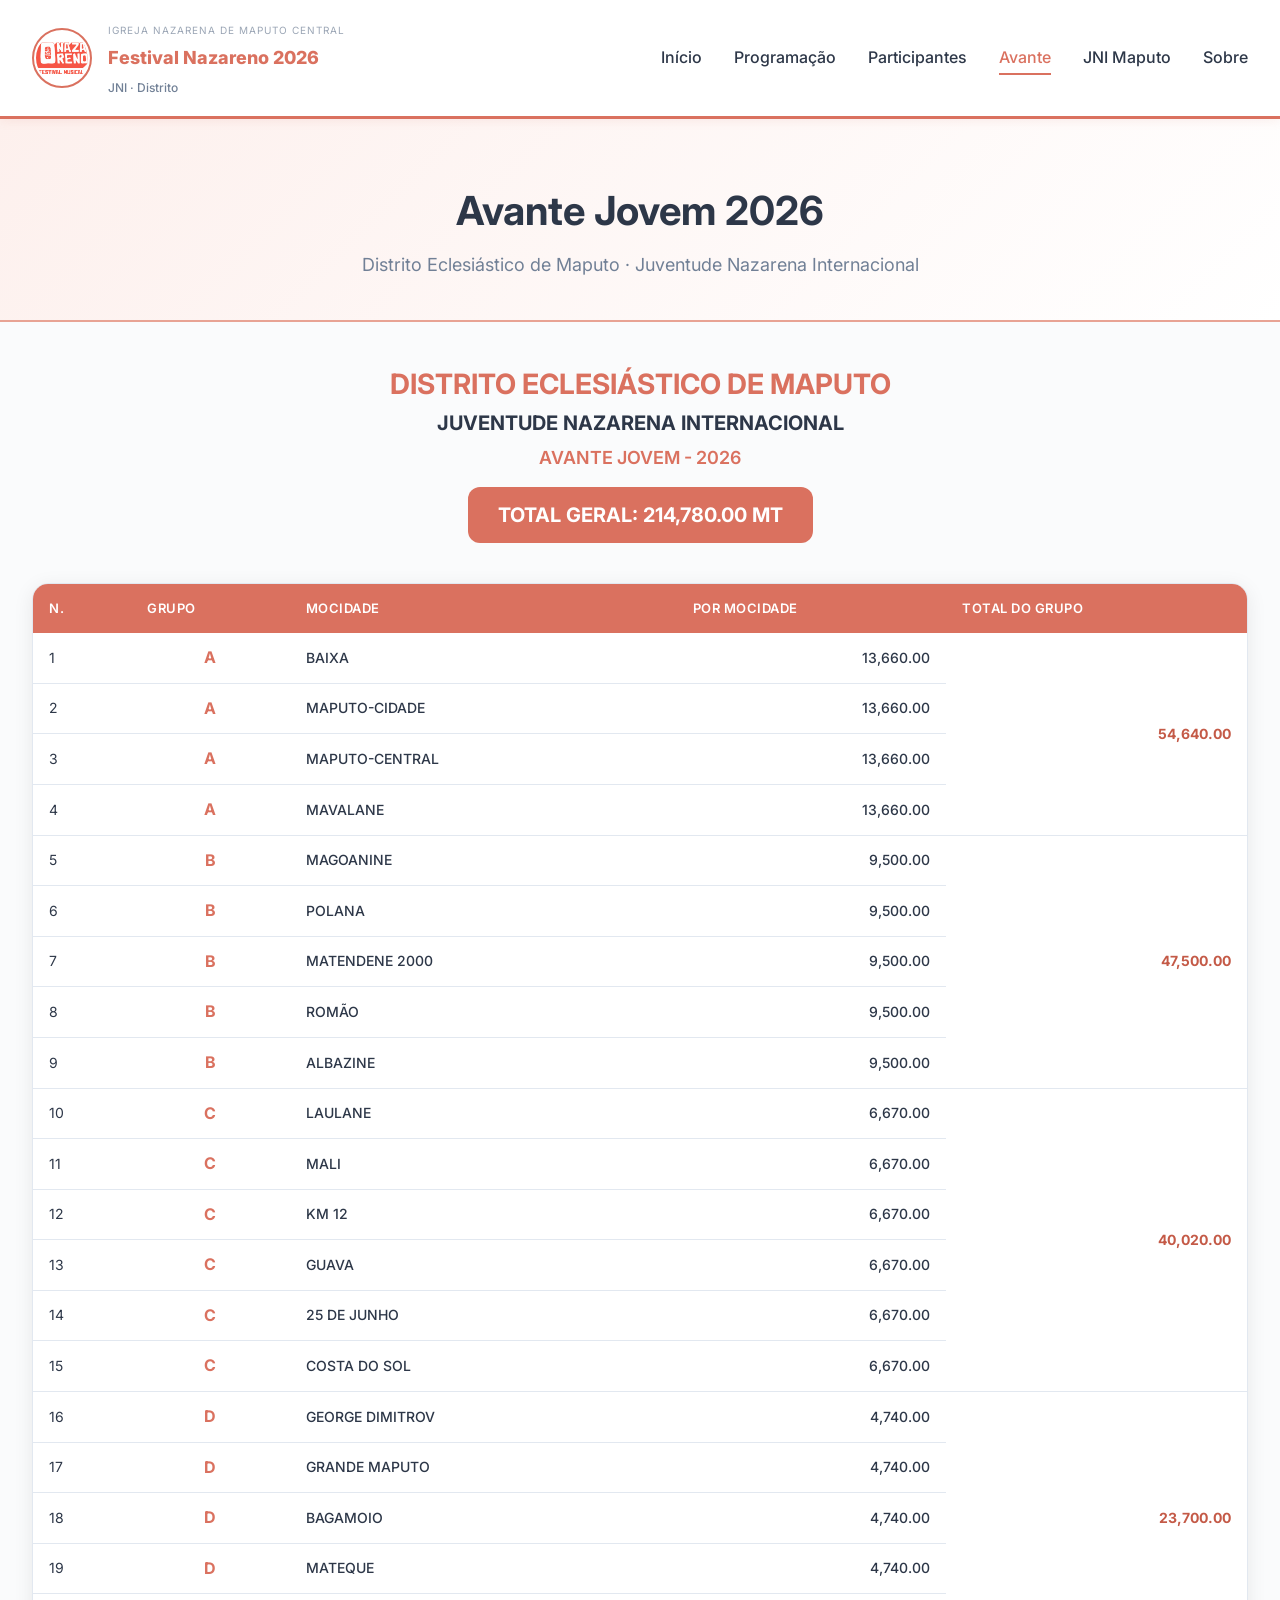
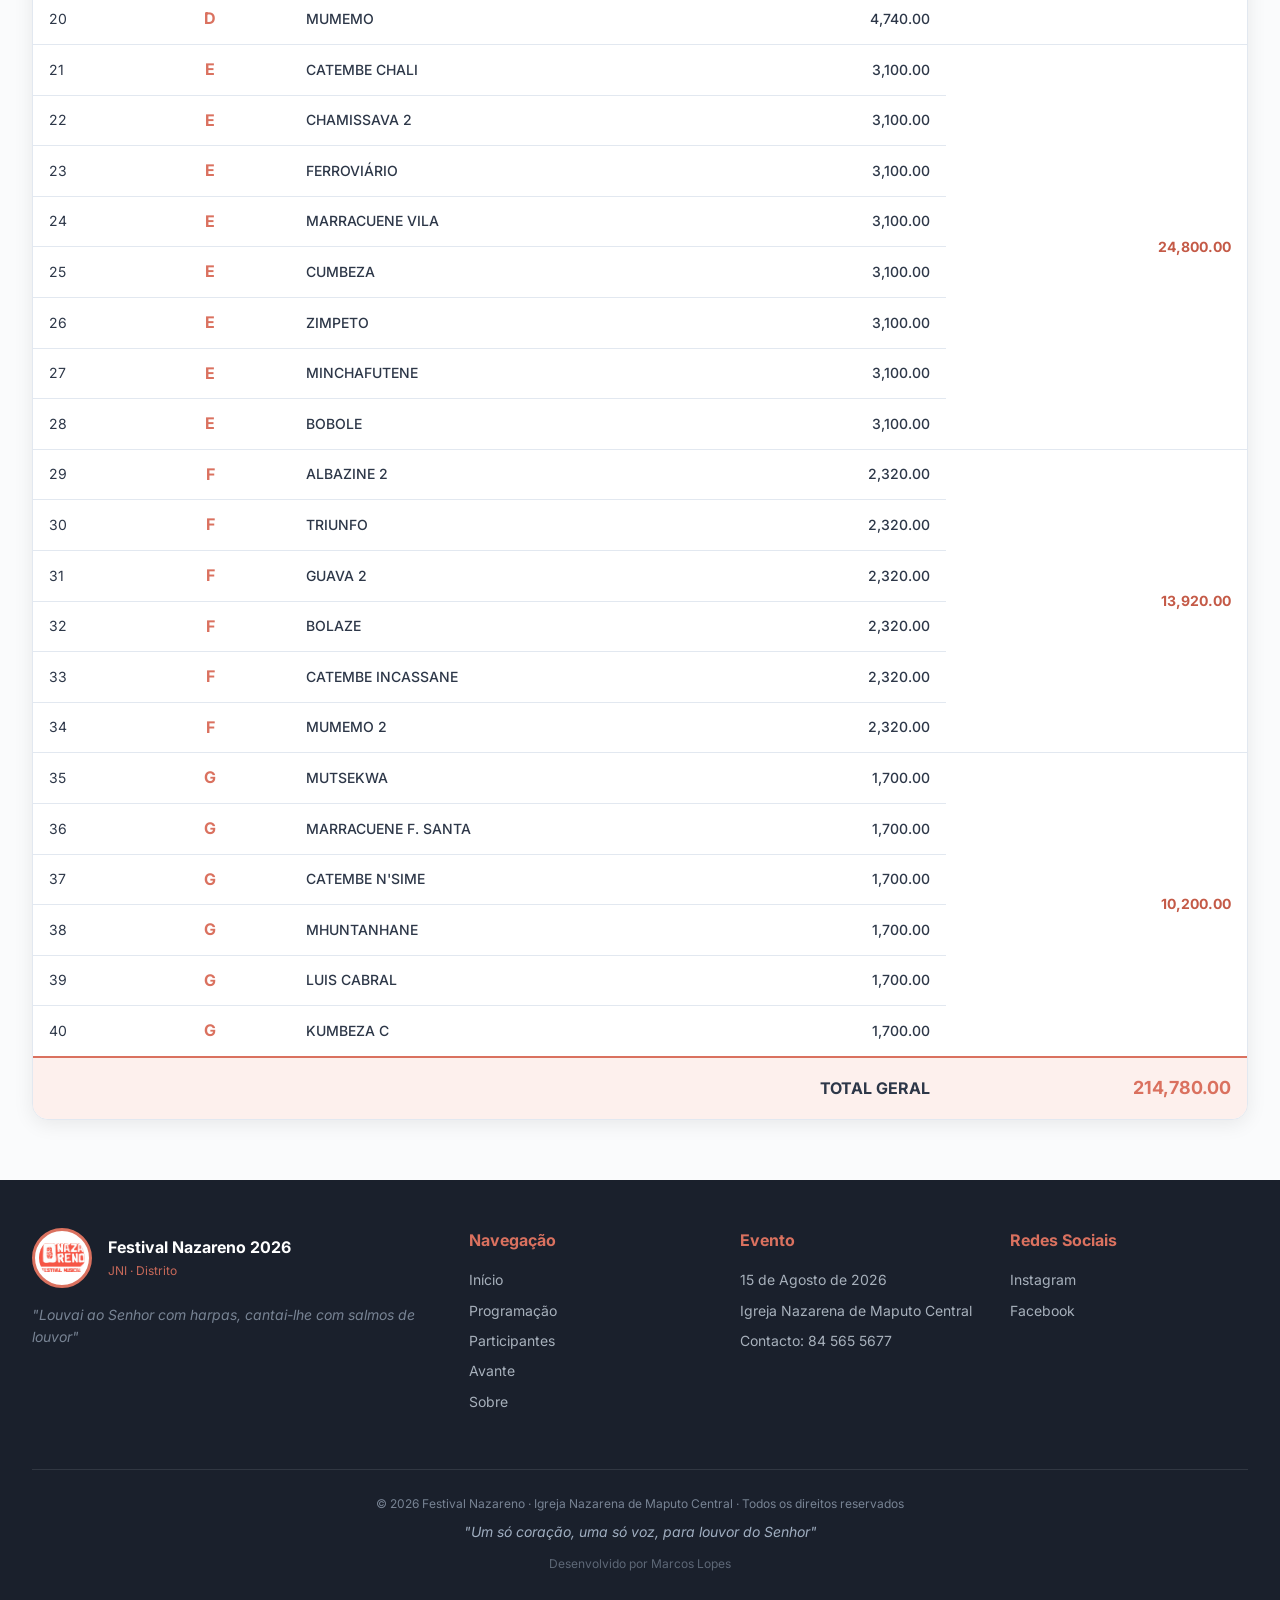
==== commit ce71de4e: "Update print statement from 'Hello' to 'Goodbye'" ====
--- a/avante.html
+++ b/avante.html
@@ -547,8 +547,8 @@
                     <div>
                         <h4>Redes Sociais</h4>
                         <ul>
-                            <li><a href="#">Instagram</a></li>
-                            <li><a href="#">Facebook</a></li>
+                            <li><a href="https://www.instagram.com/jni_distrito_de_maputo?igsh=MW4zZWUwYmVlNW1xcA==" target="_blank" rel="noopener noreferrer">Instagram</a></li>
+                            <li><a href="https://www.facebook.com/share/19KG9htsmF/" target="_blank" rel="noopener noreferrer">Facebook</a></li>
                            
                         </ul>
                     </div>
@@ -557,6 +557,9 @@
             <div class="footer-bottom">
                 <p>© 2026 Festival Nazareno · Igreja Nazarena de Maputo Central · Todos os direitos reservados</p>
                 <p class="lema-footer">"Um só coração, uma só voz, para louvor do Senhor"</p>
+                  <p style="margin-top: 10px; font-size: 12px; opacity: 0.5; color: #a0aec0;">
+                Desenvolvido por Marcos Lopes
+            </p>
             </div>
         </div>
     </footer>
@@ -579,4 +582,4 @@
         }
     </script>
 </body>
-</html>+</html>
--- a/style.css
+++ b/style.css
@@ -338,7 +338,7 @@
 }
 
 /* ============================================
-   CARROSSEL - CORRIGIDO
+   CARROSSEL - VERSÃO MELHORADA (SEM PARTES PRETAS)
    ============================================ */
 .carrossel-section {
     padding: 60px 0;
@@ -358,25 +358,63 @@
 .carrossel-wrapper {
     overflow: hidden;
     position: relative;
+    width: 100%;
 }
 
 .carrossel-track {
     display: flex;
     transition: transform 0.5s ease;
+    width: 100%;
 }
 
 .carrossel-slide {
     min-width: 100%;
     position: relative;
-    aspect-ratio: 16/9;
+    width: 100%;
+    flex-shrink: 0;
     background: #1a202c;
 }
 
+/* CORREÇÃO: imagem ocupa 100% do slide */
 .carrossel-img {
+    display: block;
     width: 100%;
     height: 100%;
     object-fit: cover;
-    display: block;
+}
+
+/* Desktop - proporção 16:9 */
+@media (min-width: 769px) {
+    .carrossel-slide {
+        aspect-ratio: 16/9;
+    }
+    
+    .carrossel-img {
+        aspect-ratio: 16/9;
+    }
+}
+
+/* Tablet - proporção 4:3 */
+@media (max-width: 768px) and (min-width: 481px) {
+    .carrossel-slide {
+        aspect-ratio: 4/3;
+    }
+    
+    .carrossel-img {
+        aspect-ratio: 4/3;
+    }
+}
+
+/* Mobile - proporção 1:1 (quadrada) */
+@media (max-width: 480px) {
+    .carrossel-slide {
+        aspect-ratio: 1/1;
+    }
+    
+    .carrossel-img {
+        aspect-ratio: 1/1;
+        object-fit: cover;
+    }
 }
 
 .carrossel-legenda {
@@ -391,6 +429,8 @@
     font-weight: 600;
     text-align: center;
     letter-spacing: 0.5px;
+    z-index: 5;
+    pointer-events: none;
 }
 
 .carrossel-btn {
@@ -443,31 +483,35 @@
     border-radius: 6px;
 }
 
+/* Ajustes para mobile */
 @media (max-width: 768px) {
-    .carrossel-slide {
-        aspect-ratio: 4/3;
-    }
-    .carrossel-legenda {
-        font-size: 13px;
-        padding: 12px;
-    }
     .carrossel-btn {
         width: 32px;
         height: 32px;
         font-size: 14px;
     }
+    
+    .carrossel-legenda {
+        font-size: 13px;
+        padding: 12px;
+    }
 }
 
 @media (max-width: 480px) {
-    .carrossel-slide {
-        aspect-ratio: 3/4;
-    }
+    .carrossel-btn {
+        width: 28px;
+        height: 28px;
+        font-size: 12px;
+    }
+    
+    .carrossel-btn.prev { left: 6px; }
+    .carrossel-btn.next { right: 6px; }
+    
     .carrossel-legenda {
         font-size: 11px;
         padding: 10px;
     }
 }
-
 /* ============================================
    DESTAQUES - GRID HORIZONTAL (sem scroll)
    ============================================ */
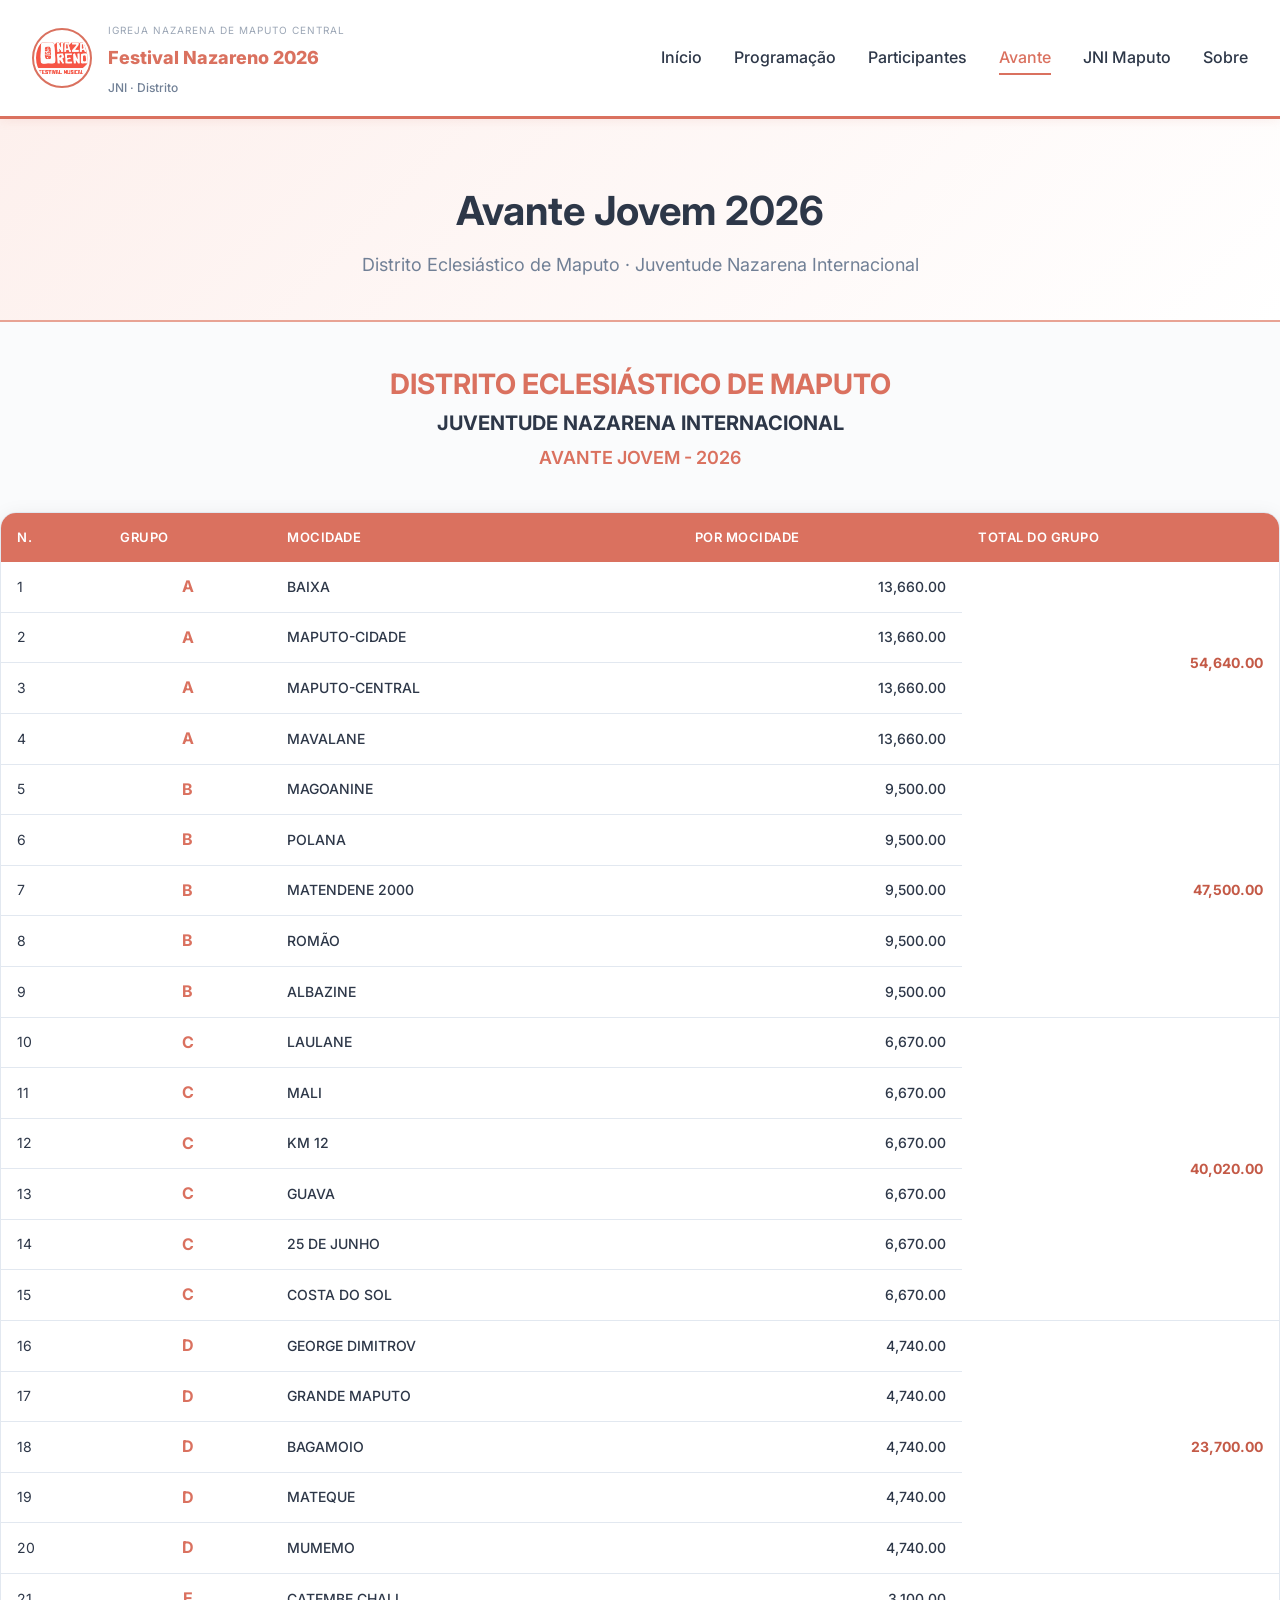
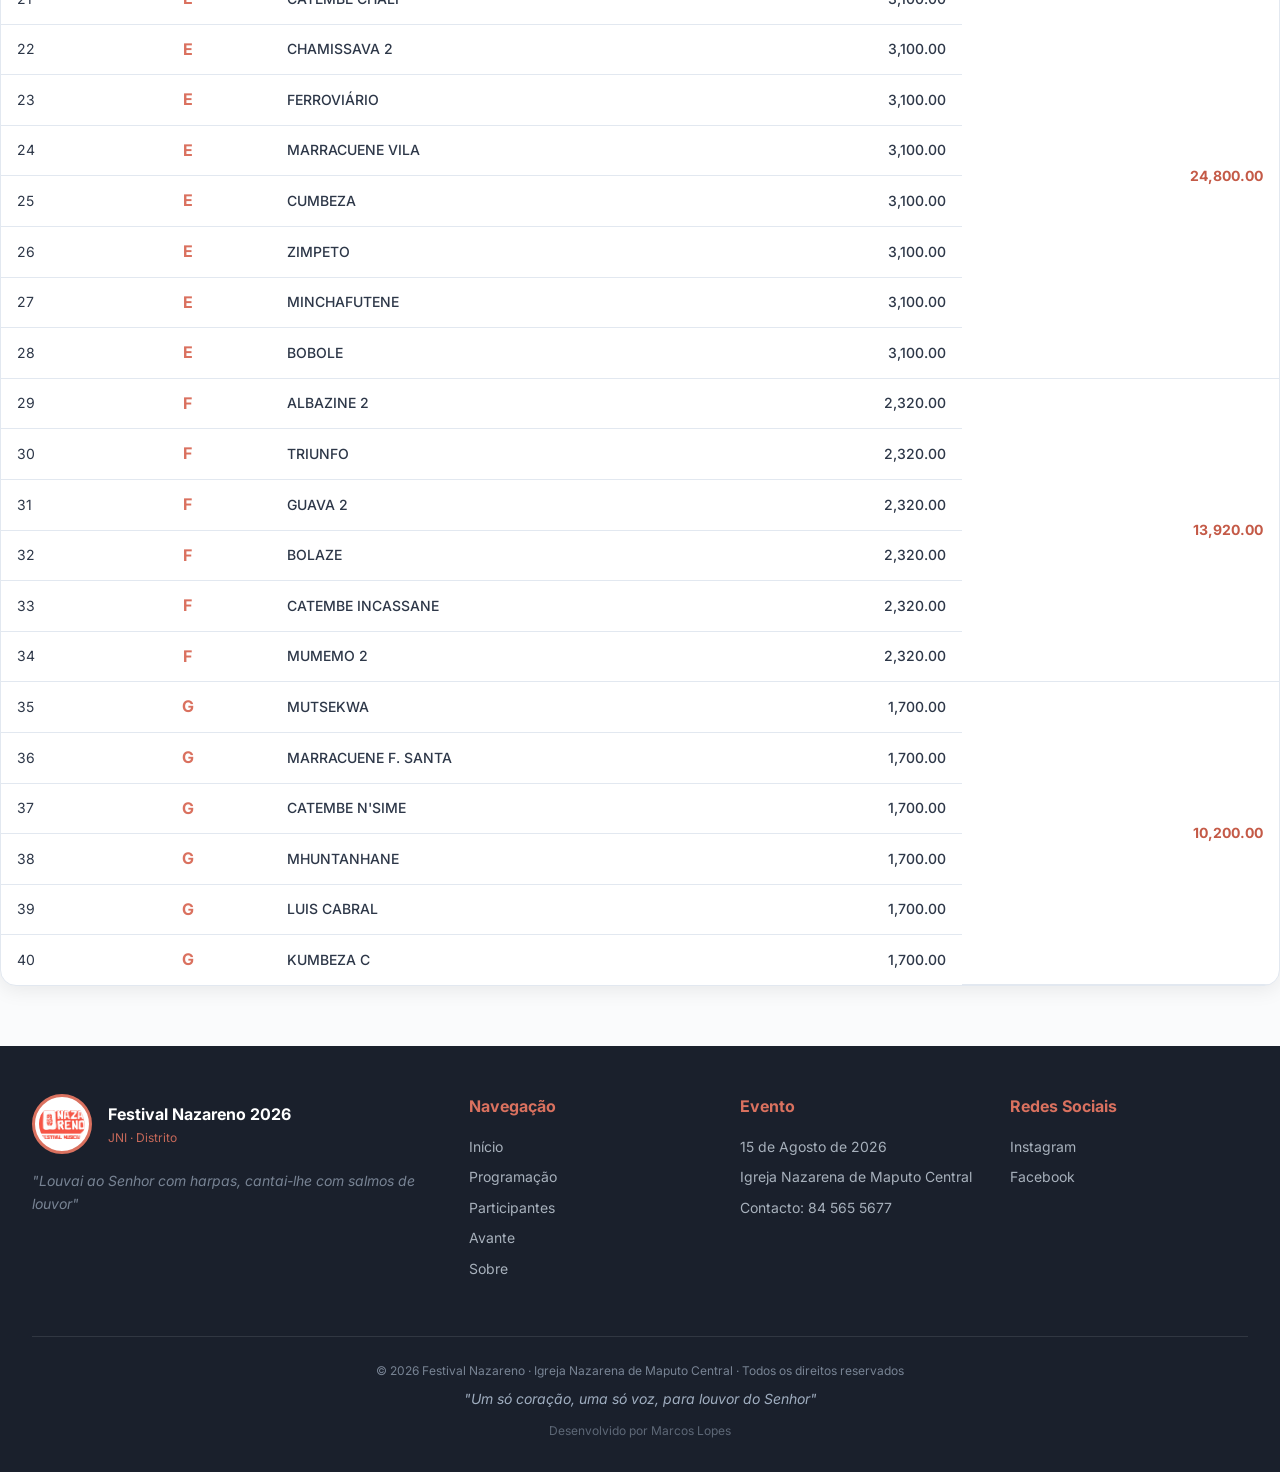
==== commit 9bb2a266: "Add files via upload" ====
--- a/avante.html
+++ b/avante.html
@@ -218,8 +218,8 @@
                     <h2>DISTRITO ECLESIÁSTICO DE MAPUTO</h2>
                     <h3>JUVENTUDE NAZARENA INTERNACIONAL</h3>
                     <p style="font-size: 18px; color: var(--primary); font-weight: 600; margin-top: 5px;">AVANTE JOVEM - 2026</p>
-                    <div class="total-geral">
-                        TOTAL GERAL: 214,780.00 MT
+                   <!-- <div class="total-geral">-->
+                      <!--TOTAL GERAL: 214,780.00 MT-->  
                     </div>
                 </div>
 
@@ -496,13 +496,13 @@
                                 <td class="valor-cell">1,700.00</td>
                             </tr>
 
-                            <!-- TOTAL GERAL -->
-                            <tr class="linha-total">
+                            <!-- TOTAL GERAL<tr class="linha-total">
                                 <td colspan="4" style="text-align: right; font-size: 16px;">
                                     <span class="total-label">TOTAL GERAL</span>
                                 </td>
                                 <td class="total-valor">214,780.00</td>
-                            </tr>
+                            </tr> -->
+                            
                         </tbody>
                     </table>
                 </div>
@@ -557,7 +557,7 @@
             <div class="footer-bottom">
                 <p>© 2026 Festival Nazareno · Igreja Nazarena de Maputo Central · Todos os direitos reservados</p>
                 <p class="lema-footer">"Um só coração, uma só voz, para louvor do Senhor"</p>
-                  <p style="margin-top: 10px; font-size: 12px; opacity: 0.5; color: #a0aec0;">
+                 <p style="margin-top: 10px; font-size: 12px; opacity: 0.5; color: #a0aec0;">
                 Desenvolvido por Marcos Lopes
             </p>
             </div>
@@ -582,4 +582,4 @@
         }
     </script>
 </body>
-</html>
+</html>
